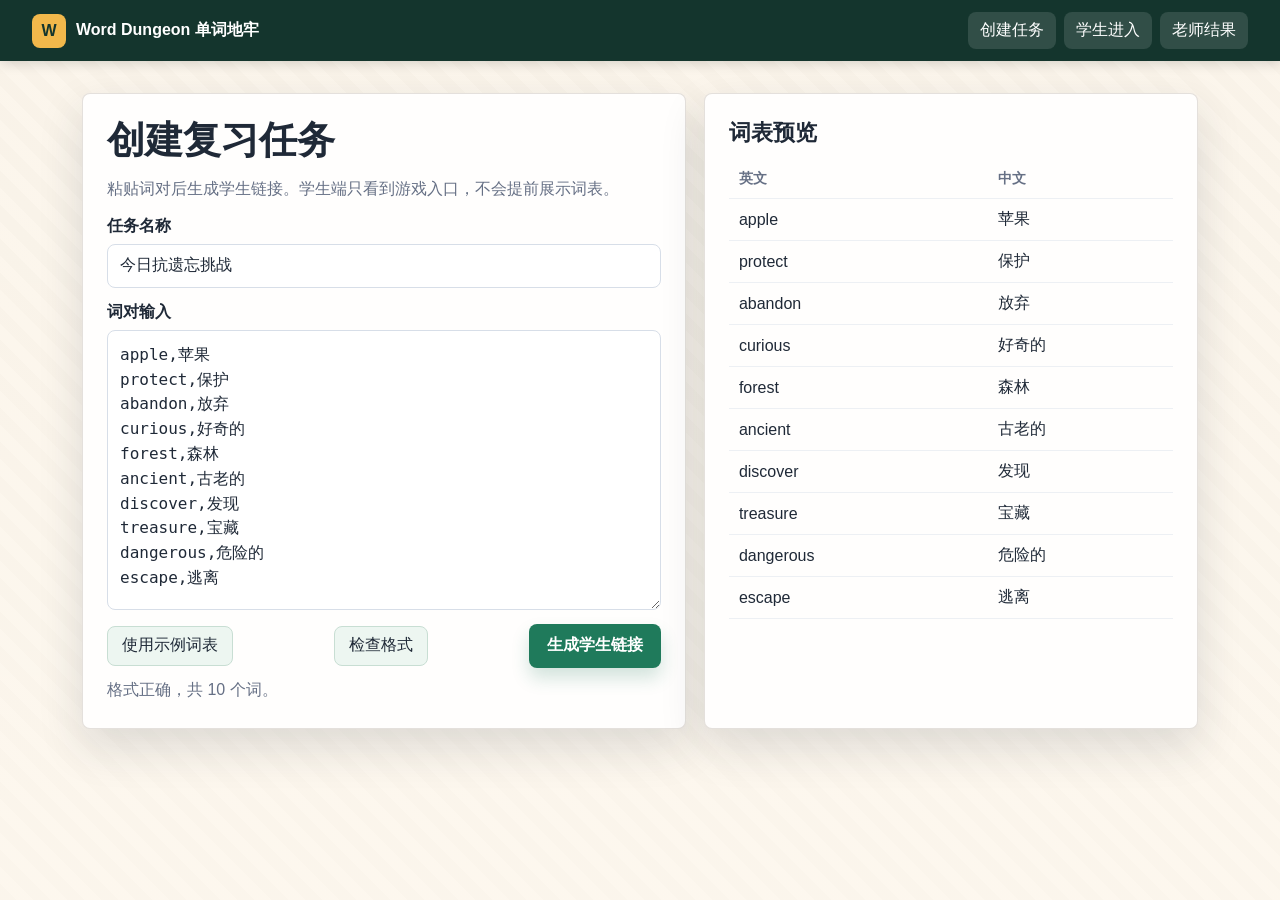
==== games/word-dungeon/index.html @ bb851d5f "更新雷思静个人作品集网站" ====
<!doctype html>
<html lang="zh-CN">
  <head>
    <meta charset="utf-8" />
    <meta name="viewport" content="width=device-width, initial-scale=1, viewport-fit=cover" />
    <title>Word Dungeon 单词地牢</title>
    <link rel="icon" href="./assets/favicon.svg" type="image/svg+xml" />
    <link rel="stylesheet" href="./styles.css" />
  </head>
  <body>
    <div id="app" class="app-shell"></div>
    <script src="./app.js"></script>
  </body>
</html>
---- games/word-dungeon/styles.css ----
:root {
  color-scheme: light;
  --ink: #1f2937;
  --muted: #667085;
  --line: #d7dee8;
  --paper: #fffaf2;
  --panel: #fffefd;
  --stone: #e7ded0;
  --floor: #e8f1e9;
  --moss: #1f7a5b;
  --moss-dark: #135c45;
  --amber: #f2b84b;
  --red: #d94841;
  --blue: #2563eb;
  --shadow: 0 18px 45px rgba(31, 41, 55, 0.14);
}

* {
  box-sizing: border-box;
}

html,
body {
  min-height: 100%;
  margin: 0;
}

body {
  color: var(--ink);
  background:
    linear-gradient(rgba(255, 250, 242, 0.84), rgba(255, 250, 242, 0.9)),
    repeating-linear-gradient(45deg, #d8cab4 0 12px, #e9ddca 12px 24px);
  font-family: "Microsoft YaHei UI", "PingFang SC", "Noto Sans SC", Arial, sans-serif;
}

button,
input,
textarea {
  font: inherit;
}

button {
  border: 0;
}

.app-shell {
  min-height: 100vh;
}

.topbar {
  position: sticky;
  top: 0;
  z-index: 20;
  display: flex;
  align-items: center;
  justify-content: space-between;
  gap: 16px;
  padding: 12px clamp(14px, 4vw, 32px);
  color: #fff;
  background: #14352d;
  box-shadow: 0 2px 12px rgba(0, 0, 0, 0.16);
}

.brand {
  display: flex;
  align-items: center;
  gap: 10px;
  min-width: 0;
  font-weight: 800;
}

.brand-mark {
  display: grid;
  place-items: center;
  width: 34px;
  height: 34px;
  border-radius: 8px;
  color: #14352d;
  background: var(--amber);
  font-weight: 900;
}

.nav {
  display: flex;
  align-items: center;
  gap: 8px;
  flex-wrap: wrap;
  justify-content: flex-end;
}

.nav button,
.ghost-button,
.primary-button,
.small-button {
  cursor: pointer;
  border-radius: 8px;
  transition: transform 0.15s ease, box-shadow 0.15s ease, background 0.15s ease;
}

.nav button {
  padding: 8px 12px;
  color: #fff;
  background: rgba(255, 255, 255, 0.12);
}

.nav button:hover,
.primary-button:hover,
.ghost-button:hover,
.small-button:hover {
  transform: translateY(-1px);
}

.screen {
  width: min(1180px, 100%);
  margin: 0 auto;
  padding: clamp(16px, 4vw, 32px);
}

.two-column {
  display: grid;
  grid-template-columns: minmax(0, 1.1fr) minmax(320px, 0.9fr);
  gap: 18px;
  align-items: stretch;
}

.card,
.stone-panel {
  border: 1px solid rgba(91, 73, 51, 0.16);
  border-radius: 8px;
  background: var(--panel);
  box-shadow: var(--shadow);
}

.card {
  padding: clamp(16px, 3vw, 24px);
}

.stone-panel {
  background:
    linear-gradient(180deg, rgba(255, 255, 255, 0.86), rgba(255, 255, 255, 0.72)),
    linear-gradient(135deg, #eee2d0, #d9c7aa);
}

.page-title {
  margin: 0 0 10px;
  font-size: clamp(24px, 4vw, 38px);
  line-height: 1.18;
  letter-spacing: 0;
}

.section-title {
  margin: 0 0 12px;
  font-size: clamp(18px, 2vw, 22px);
  letter-spacing: 0;
}

.muted {
  color: var(--muted);
}

.field {
  display: grid;
  gap: 7px;
  margin: 0 0 14px;
}

.field span {
  font-weight: 700;
}

input,
textarea {
  width: 100%;
  border: 1px solid var(--line);
  border-radius: 8px;
  color: var(--ink);
  background: #fff;
  outline: none;
}

input {
  min-height: 44px;
  padding: 10px 12px;
}

textarea {
  min-height: 280px;
  padding: 12px;
  resize: vertical;
  font-family: Consolas, "Microsoft YaHei UI", monospace;
  line-height: 1.55;
}

input:focus,
textarea:focus {
  border-color: var(--moss);
  box-shadow: 0 0 0 3px rgba(31, 122, 91, 0.14);
}

.button-row {
  display: flex;
  gap: 10px;
  flex-wrap: wrap;
  align-items: center;
  justify-content: space-between;
}

.primary-button {
  min-height: 44px;
  padding: 0 18px;
  color: #fff;
  background: var(--moss);
  box-shadow: 0 10px 18px rgba(31, 122, 91, 0.2);
  font-weight: 800;
}

.primary-button:disabled {
  cursor: not-allowed;
  opacity: 0.55;
  transform: none;
}

.ghost-button,
.small-button {
  min-height: 40px;
  padding: 0 14px;
  color: var(--ink);
  background: #edf6f1;
  border: 1px solid #c8ded3;
}

.small-button {
  min-height: 34px;
  padding: 0 10px;
  font-size: 14px;
}

.status {
  min-height: 24px;
  margin-top: 12px;
  color: var(--muted);
}

.status.error {
  color: var(--red);
}

.preview-list,
.result-table,
.word-detail-list {
  width: 100%;
  border-collapse: collapse;
}

.preview-list th,
.preview-list td,
.result-table th,
.result-table td,
.word-detail-list th,
.word-detail-list td {
  padding: 10px;
  border-bottom: 1px solid #edf0f4;
  text-align: left;
  vertical-align: middle;
}

.preview-list th,
.result-table th,
.word-detail-list th {
  color: var(--muted);
  font-size: 14px;
}

.share-box {
  display: grid;
  gap: 10px;
  margin-top: 16px;
  padding: 12px;
  border-radius: 8px;
  background: #f5fbf8;
  border: 1px solid #c8ded3;
}

.student-gate {
  position: relative;
  min-height: calc(100vh - 58px);
  overflow: hidden;
  background:
    linear-gradient(rgba(17, 44, 38, 0.45), rgba(17, 44, 38, 0.78)),
    radial-gradient(circle at 50% 10%, rgba(242, 184, 75, 0.45), transparent 38%),
    linear-gradient(145deg, #163e35 0%, #0f2621 64%, #1a1f24 100%);
  color: #fff;
}

.student-gate::before {
  content: "";
  position: absolute;
  inset: 0;
  pointer-events: none;
  background-image:
    linear-gradient(90deg, rgba(255, 255, 255, 0.08) 1px, transparent 1px),
    linear-gradient(rgba(255, 255, 255, 0.07) 1px, transparent 1px);
  background-size: 54px 54px;
  mask-image: linear-gradient(to bottom, transparent, black 18%, black 80%, transparent);
}

.gate-content {
  position: relative;
  z-index: 1;
  display: grid;
  grid-template-columns: minmax(300px, 0.95fr) minmax(320px, 1.05fr);
  gap: clamp(18px, 4vw, 42px);
  align-items: center;
  width: min(1120px, 100%);
  min-height: calc(100vh - 58px);
  margin: 0 auto;
  padding: clamp(18px, 5vw, 44px);
}

.gate-title {
  margin: 0;
  font-size: clamp(30px, 6vw, 56px);
  line-height: 1.08;
  letter-spacing: 0;
  text-wrap: balance;
}

.gate-subtitle {
  max-width: 560px;
  margin: 18px 0 0;
  color: rgba(255, 255, 255, 0.82);
  font-size: clamp(16px, 2.4vw, 20px);
  line-height: 1.65;
}

.start-panel {
  display: grid;
  gap: 18px;
  padding: clamp(16px, 3vw, 24px);
  border: 1px solid rgba(255, 255, 255, 0.24);
  border-radius: 8px;
  background: rgba(255, 255, 255, 0.12);
  backdrop-filter: blur(8px);
  box-shadow: 0 26px 58px rgba(0, 0, 0, 0.28);
}

.start-panel input {
  border-color: rgba(255, 255, 255, 0.28);
}

.avatar-grid {
  display: grid;
  grid-template-columns: repeat(2, minmax(0, 1fr));
  gap: 10px;
}

.avatar-choice {
  position: relative;
  display: grid;
  place-items: center;
  min-height: 122px;
  border: 2px solid rgba(255, 255, 255, 0.18);
  border-radius: 8px;
  color: #fff;
  background: rgba(255, 255, 255, 0.1);
  cursor: pointer;
}

.avatar-choice.is-active {
  border-color: var(--amber);
  background: rgba(242, 184, 75, 0.24);
}

.avatar-face {
  display: block;
  width: 86px;
  height: 76px;
  background-image: url("./assets/hero-actions-alpha.png");
  background-repeat: no-repeat;
  background-size: 500% 200%;
  filter: drop-shadow(0 9px 12px rgba(0, 0, 0, 0.28));
}

.avatar-boy {
  background-position: 0% 0%;
}

.avatar-girl {
  background-position: 0% 100%;
}

.avatar-label {
  font-weight: 800;
}

.monster-stage {
  position: relative;
  min-height: 340px;
  border: 1px solid rgba(255, 255, 255, 0.18);
  border-radius: 8px;
  background:
    radial-gradient(circle at 28% 32%, rgba(255, 255, 255, 0.18), transparent 14%),
    linear-gradient(180deg, rgba(237, 246, 241, 0.16), rgba(0, 0, 0, 0.12));
  overflow: hidden;
}

.monster-stage .floor-tile {
  position: absolute;
  inset: 18px;
  border: 2px solid rgba(255, 255, 255, 0.14);
  border-radius: 8px;
}

.gate-hero,
.gate-monster {
  position: absolute;
  display: grid;
  place-items: center;
  border-radius: 8px;
  font-weight: 900;
}

.gate-hero {
  left: 14%;
  bottom: 19%;
  width: 74px;
  height: 74px;
  border-radius: 50%;
  background-image: url("./assets/hero-actions-alpha.png");
  background-size: 500% 200%;
  background-position: 0% 0%;
  background-repeat: no-repeat;
  filter: drop-shadow(0 10px 14px rgba(0, 0, 0, 0.24));
}

.gate-monster {
  min-width: 110px;
  height: 48px;
  background-image: url("./assets/gameplay-sprites-alpha.png");
  background-size: 600% 400%;
  background-repeat: no-repeat;
  border: 0;
  filter: drop-shadow(0 10px 14px rgba(0, 0, 0, 0.22));
}

.gate-monster.one {
  top: 18%;
  right: 16%;
  width: 118px;
  height: 84px;
  background-position: 20% 0%;
}

.gate-monster.two {
  right: 28%;
  bottom: 22%;
  width: 126px;
  height: 88px;
  background-position: 100% 0%;
}

.meaning-chip {
  position: absolute;
  left: 35%;
  top: 44%;
  padding: 10px 16px;
  border-radius: 8px;
  color: #0f5965;
  background: #ecfeff;
  border: 2px solid #06b6d4;
  font-weight: 800;
}

.game-layout {
  display: block;
  height: 100vh;
  padding: 0;
  background: #0e1716;
}

.game-main {
  display: block;
  height: 100%;
  min-width: 0;
  border-radius: 0;
  overflow: hidden;
  background: #0e1716;
  box-shadow: none;
}

.canvas-wrap {
  position: relative;
  height: 100%;
  min-height: 100vh;
  background: var(--floor);
  overflow: hidden;
}

#gameCanvas {
  display: block;
  width: 100%;
  height: 100%;
  min-height: 100vh;
  touch-action: none;
  user-select: none;
}

.game-hud {
  position: absolute;
  top: 12px;
  left: 12px;
  right: 12px;
  z-index: 4;
  display: grid;
  grid-template-columns: minmax(150px, 1fr) auto minmax(180px, 1fr);
  gap: 12px;
  align-items: start;
  pointer-events: none;
}

.room-badge,
.stat-pill,
.countdown-badge,
.target-chip,
.game-feedback,
.glass-button,
.help-button,
.help-popover {
  color: #fff;
  background: rgba(18, 34, 31, 0.72);
  border: 1px solid rgba(255, 255, 255, 0.22);
  box-shadow: 0 10px 22px rgba(0, 0, 0, 0.22);
  backdrop-filter: blur(8px);
}

.room-badge {
  justify-self: start;
  min-width: 156px;
  padding: 10px 12px;
  border-radius: 8px;
  font-weight: 900;
}

.room-badge small {
  display: block;
  margin-top: 3px;
  color: rgba(255, 255, 255, 0.76);
  font-size: 12px;
  font-weight: 700;
}

.countdown-badge {
  justify-self: center;
  min-width: 112px;
  padding: 10px 16px;
  border-radius: 8px;
  text-align: center;
  font-size: clamp(28px, 4vw, 42px);
  font-weight: 900;
  line-height: 1;
  color: #ffe7a3;
  border-color: rgba(242, 184, 75, 0.72);
}

.countdown-badge.is-danger {
  color: #fff;
  background: rgba(178, 40, 36, 0.84);
  border-color: rgba(255, 255, 255, 0.42);
  animation: timerPulse 0.7s ease-in-out infinite;
}

@keyframes timerPulse {
  0%, 100% { transform: scale(1); }
  50% { transform: scale(1.04); }
}

.status-cluster {
  justify-self: end;
  display: flex;
  gap: 7px;
  flex-wrap: wrap;
  justify-content: flex-end;
}

.stat-pill {
  min-height: 34px;
  padding: 8px 10px;
  border-radius: 8px;
  font-size: 13px;
  font-weight: 900;
  white-space: nowrap;
}

.target-chip {
  position: absolute;
  left: 50%;
  top: 86px;
  z-index: 4;
  transform: translateX(-50%);
  max-width: min(520px, calc(100% - 36px));
  padding: 10px 16px;
  border-radius: 8px;
  color: rgba(255, 255, 255, 0.88);
  font-weight: 900;
  text-align: center;
  pointer-events: none;
}

.target-chip.is-active {
  color: #14352d;
  background: rgba(255, 231, 163, 0.92);
  border-color: rgba(242, 184, 75, 0.92);
}

.game-feedback {
  position: absolute;
  left: 14px;
  bottom: 14px;
  z-index: 4;
  max-width: min(460px, calc(100% - 28px));
  min-height: 0;
  padding: 12px 14px;
  border-radius: 8px;
  line-height: 1.5;
  pointer-events: none;
}

.game-actions {
  position: absolute;
  right: 14px;
  bottom: 14px;
  z-index: 5;
  display: flex;
  gap: 8px;
  flex-wrap: wrap;
  justify-content: flex-end;
}

.glass-button,
.help-button {
  cursor: pointer;
  pointer-events: auto;
}

.glass-button {
  min-height: 40px;
  padding: 0 14px;
  border-radius: 8px;
  font-weight: 900;
}

.help-button {
  width: 42px;
  height: 42px;
  border-radius: 50%;
  font-size: 22px;
  font-weight: 900;
}

.game-help {
  position: absolute;
  right: 14px;
  top: 92px;
  z-index: 6;
  pointer-events: none;
}

.game-help .help-button,
.game-help .help-popover {
  pointer-events: auto;
}

.help-popover {
  position: absolute;
  top: 50px;
  right: 0;
  display: none;
  width: min(300px, calc(100vw - 28px));
  padding: 13px;
  border-radius: 8px;
  line-height: 1.58;
}

.help-popover strong,
.help-popover span {
  display: block;
}

.help-popover span {
  margin-top: 8px;
  color: rgba(255, 255, 255, 0.82);
}

.game-help:hover .help-popover,
.game-help.is-open .help-popover {
  display: block;
}

.feedback-box {
  min-height: 112px;
  padding: 14px;
  border-radius: 8px;
  background: #fff7ed;
  border: 1px solid #fed7aa;
  line-height: 1.65;
}

.control-help {
  padding: 14px;
  border-radius: 8px;
  background: #f5fbf8;
  border: 1px solid #c8ded3;
  color: var(--muted);
  line-height: 1.65;
}

.copy-card {
  display: grid;
  gap: 10px;
  margin: 16px 0;
  padding: 14px;
  border-radius: 8px;
  background: #f5fbf8;
  border: 1px solid #c8ded3;
}

.copy-card-head {
  display: flex;
  gap: 12px;
  align-items: center;
  justify-content: space-between;
}

.copy-card-head h2,
.copy-card-head h3 {
  margin: 0;
}

.copy-card pre,
.copy-card textarea {
  width: 100%;
  margin: 0;
  padding: 12px;
  border: 1px solid var(--line);
  border-radius: 8px;
  color: var(--ink);
  background: #fff;
  white-space: pre-wrap;
  line-height: 1.6;
}

.copy-card textarea {
  min-height: 170px;
  resize: vertical;
}

.copy-actions {
  display: flex;
  gap: 8px;
  align-items: center;
  flex-wrap: wrap;
  justify-content: flex-end;
}

.copy-actions select {
  min-height: 34px;
  border: 1px solid var(--line);
  border-radius: 8px;
  padding: 0 10px;
  background: #fff;
}

.settlement-grid {
  display: grid;
  grid-template-columns: 1fr 1fr;
  gap: 14px;
  margin: 16px 0;
}

.metric {
  padding: 16px;
  border-radius: 8px;
  background: #f8fafc;
  border: 1px solid var(--line);
}

.metric strong {
  display: block;
  margin-top: 6px;
  font-size: clamp(24px, 3vw, 34px);
}

.empty {
  padding: 20px;
  border: 1px dashed var(--line);
  border-radius: 8px;
  color: var(--muted);
  text-align: center;
}

.hidden {
  display: none !important;
}

@media (max-width: 900px) {
  .topbar {
    position: static;
    align-items: flex-start;
    flex-direction: column;
  }

  .nav {
    justify-content: flex-start;
  }

  .two-column,
  .gate-content,
  .game-layout,
  .settlement-grid {
    grid-template-columns: 1fr;
  }

  .student-gate,
  .gate-content {
    min-height: auto;
  }

  .gate-content {
    gap: 14px;
    padding: 16px;
  }

  .gate-subtitle {
    margin-top: 10px;
  }

  .monster-stage {
    min-height: 220px;
  }

  .game-layout {
    height: auto;
  }

  .game-immersive {
    height: 100vh;
  }

  #gameCanvas {
    height: min(64vh, 560px);
    min-height: 390px;
  }

  .game-immersive #gameCanvas {
    height: 100vh;
    min-height: 100vh;
  }

  .game-hud {
    grid-template-columns: 1fr;
    gap: 8px;
  }

  .room-badge,
  .countdown-badge,
  .status-cluster {
    justify-self: center;
  }

  .target-chip {
    top: 168px;
  }

  .game-help {
    top: 14px;
  }

  .game-side {
    order: 2;
  }
}

@media (max-width: 560px) {
  .screen {
    padding: 12px;
  }

  .gate-content {
    gap: 12px;
    padding: 12px;
  }

  .gate-subtitle {
    font-size: 15px;
    line-height: 1.45;
  }

  .start-panel {
    gap: 12px;
    padding: 14px;
  }

  .field {
    margin-bottom: 9px;
  }

  .nav button {
    padding: 7px 9px;
  }

  .avatar-grid {
    grid-template-columns: repeat(2, minmax(0, 1fr));
  }

  .avatar-choice {
    min-height: 92px;
  }

  .avatar-face {
    width: 66px;
    height: 58px;
  }

  .monster-stage {
    min-height: 150px;
  }

  .gate-title {
    font-size: 32px;
  }

  #gameCanvas {
    height: 58vh;
    min-height: 340px;
  }

  .game-immersive #gameCanvas {
    height: 100vh;
    min-height: 100vh;
  }

  .game-hud {
    left: 8px;
    right: 8px;
  }

  .room-badge {
    min-width: 132px;
    padding: 8px 10px;
  }

  .status-cluster {
    gap: 5px;
  }

  .stat-pill {
    min-height: 30px;
    padding: 6px 8px;
    font-size: 12px;
  }

  .target-chip {
    top: 158px;
    font-size: 13px;
  }

  .game-feedback {
    left: 8px;
    right: 8px;
    bottom: 64px;
    max-width: none;
    font-size: 13px;
  }

  .game-actions {
    left: 8px;
    right: 8px;
    bottom: 8px;
  }

  .glass-button {
    flex: 1;
    min-width: 120px;
  }

  .copy-card-head {
    align-items: flex-start;
    flex-direction: column;
  }
}
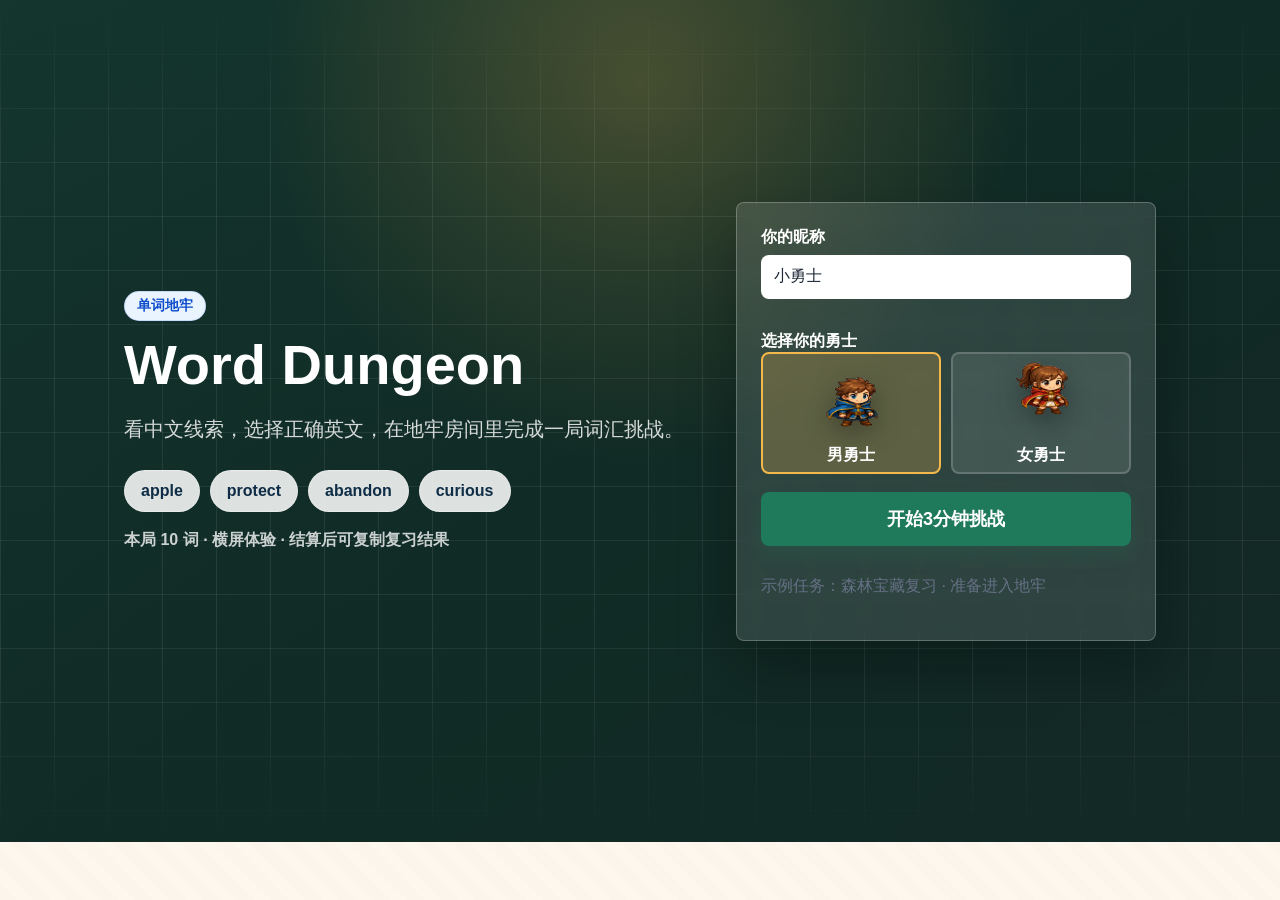
==== commit 671a5cfd: "0708最后个人网页更新" ====
--- a/games/word-dungeon/index.html
+++ b/games/word-dungeon/index.html
@@ -9,6 +9,13 @@
   </head>
   <body>
     <div id="app" class="app-shell"></div>
+    <aside class="rotate-overlay" aria-hidden="true">
+      <div class="rotate-card">
+        <span class="rotate-icon">↻</span>
+        <strong>请横屏反转手机</strong>
+        <p>横屏后再进入地牢，角色移动、答题和房间视野会更稳定。</p>
+      </div>
+    </aside>
     <script src="./app.js"></script>
   </body>
 </html>
--- a/games/word-dungeon/styles.css
+++ b/games/word-dungeon/styles.css
@@ -802,6 +802,238 @@
   display: none !important;
 }
 
+.brand-pill {
+  display: inline-flex;
+  align-items: center;
+  justify-content: center;
+  min-height: 30px;
+  margin: 0 0 14px;
+  padding: 4px 12px;
+  color: #0f4ecb;
+  background: #eaf4ff;
+  border: 1px solid rgba(37, 99, 235, 0.18);
+  border-radius: 999px;
+  font-size: 14px;
+  font-weight: 900;
+}
+
+.home-gate-content {
+  grid-template-columns: minmax(360px, 1fr) minmax(300px, 420px);
+}
+
+.dungeon-hero-copy {
+  color: #fff;
+}
+
+.dungeon-word-preview {
+  display: flex;
+  flex-wrap: wrap;
+  gap: 10px;
+  margin-top: 24px;
+}
+
+.dungeon-word-preview span {
+  min-height: 42px;
+  padding: 10px 16px;
+  display: inline-flex;
+  align-items: center;
+  justify-content: center;
+  border: 1px solid rgba(255, 255, 255, 0.34);
+  border-radius: 999px;
+  color: #0f2d46;
+  background: rgba(255, 255, 255, 0.86);
+  font-weight: 900;
+}
+
+.home-note {
+  margin: 18px 0 0;
+  color: rgba(255, 255, 255, 0.78);
+  font-weight: 800;
+}
+
+.start-wide {
+  width: 100%;
+  min-height: 54px;
+  font-size: 18px;
+}
+
+.result-card {
+  width: min(920px, 100%);
+  margin: 0 auto;
+}
+
+.unified-result-grid {
+  grid-template-columns: repeat(5, minmax(0, 1fr));
+}
+
+.result-button-row {
+  justify-content: center;
+  margin-top: 16px;
+}
+
+.rotate-overlay {
+  position: fixed;
+  inset: 0;
+  z-index: 80;
+  display: none;
+  place-items: center;
+  padding: 28px;
+  background:
+    radial-gradient(circle at 50% 24%, rgba(37, 99, 235, 0.24), transparent 34%),
+    rgba(247, 251, 255, 0.97);
+  text-align: center;
+}
+
+.rotate-card {
+  width: min(340px, 100%);
+  padding: 24px 22px;
+  border: 1px solid rgba(37, 99, 235, 0.22);
+  border-radius: 8px;
+  background: #fff;
+  box-shadow: 0 22px 54px rgba(31, 41, 55, 0.18);
+}
+
+.rotate-icon {
+  display: grid;
+  place-items: center;
+  width: 62px;
+  height: 62px;
+  margin: 0 auto 14px;
+  border-radius: 50%;
+  color: #fff;
+  background: var(--blue);
+  font-size: 2rem;
+  font-weight: 900;
+}
+
+.rotate-card strong {
+  display: block;
+  font-size: 1.35rem;
+}
+
+.rotate-card p {
+  margin: 10px 0 0;
+  color: var(--muted);
+  line-height: 1.6;
+}
+
+@media (hover: none) and (pointer: coarse) and (orientation: portrait) {
+  .rotate-overlay {
+    display: grid;
+  }
+}
+
+@media (orientation: landscape) and (max-height: 540px) {
+  .student-gate,
+  .gate-content {
+    min-height: 100vh;
+  }
+
+  .gate-content {
+    grid-template-columns: minmax(320px, 1fr) minmax(260px, 360px);
+    gap: 16px;
+    padding: max(14px, env(safe-area-inset-top)) max(18px, env(safe-area-inset-right)) max(14px, env(safe-area-inset-bottom)) max(18px, env(safe-area-inset-left));
+  }
+
+  .gate-title {
+    font-size: clamp(30px, 7vw, 46px);
+  }
+
+  .gate-subtitle {
+    margin-top: 10px;
+    font-size: 15px;
+    line-height: 1.45;
+  }
+
+  .dungeon-word-preview {
+    margin-top: 14px;
+    gap: 8px;
+  }
+
+  .dungeon-word-preview span {
+    min-height: 34px;
+    padding: 7px 12px;
+    font-size: 13px;
+  }
+
+  .home-note {
+    margin-top: 12px;
+    font-size: 13px;
+  }
+
+  .start-panel {
+    gap: 10px;
+    padding: 14px;
+  }
+
+  .avatar-choice {
+    min-height: 78px;
+  }
+
+  .avatar-face {
+    width: 56px;
+    height: 50px;
+  }
+
+  .start-wide {
+    min-height: 46px;
+    font-size: 16px;
+  }
+
+  .screen {
+    padding: max(12px, env(safe-area-inset-top)) max(14px, env(safe-area-inset-right)) max(12px, env(safe-area-inset-bottom)) max(14px, env(safe-area-inset-left));
+  }
+
+  .page-title {
+    font-size: clamp(22px, 5vw, 34px);
+  }
+
+  .unified-result-grid {
+    grid-template-columns: repeat(5, minmax(0, 1fr));
+    gap: 8px;
+  }
+
+  .metric {
+    padding: 10px;
+    font-size: 13px;
+  }
+
+  .metric strong {
+    font-size: clamp(18px, 3vw, 24px);
+  }
+
+  .copy-card {
+    margin: 10px 0;
+    padding: 10px;
+  }
+
+  .copy-card pre {
+    max-height: 126px;
+    overflow: auto;
+    font-size: 13px;
+    line-height: 1.5;
+  }
+
+  .game-hud {
+    top: max(8px, env(safe-area-inset-top));
+    left: max(8px, env(safe-area-inset-left));
+    right: max(8px, env(safe-area-inset-right));
+  }
+
+  .target-chip {
+    top: 78px;
+  }
+
+  .game-feedback {
+    bottom: max(54px, env(safe-area-inset-bottom));
+    max-width: min(520px, 72vw);
+  }
+
+  .game-actions {
+    bottom: max(8px, env(safe-area-inset-bottom));
+  }
+}
+
 @media (max-width: 900px) {
   .topbar {
     position: static;
@@ -988,3 +1220,51 @@
     flex-direction: column;
   }
 }
+
+@media (hover: none) and (pointer: coarse) and (orientation: landscape) and (max-height: 540px) {
+  .gate-content {
+    grid-template-columns: minmax(320px, 1fr) minmax(260px, 360px);
+    min-height: 100vh;
+    gap: 16px;
+    padding: max(14px, env(safe-area-inset-top)) max(18px, env(safe-area-inset-right)) max(14px, env(safe-area-inset-bottom)) max(18px, env(safe-area-inset-left));
+  }
+
+  .gate-title {
+    font-size: clamp(30px, 7vw, 46px);
+  }
+
+  .gate-subtitle {
+    margin-top: 10px;
+    font-size: 15px;
+    line-height: 1.45;
+  }
+
+  .start-panel {
+    gap: 10px;
+    padding: 14px;
+  }
+
+  .avatar-choice {
+    min-height: 78px;
+  }
+
+  .avatar-face {
+    width: 56px;
+    height: 50px;
+  }
+
+  #gameCanvas,
+  .game-immersive #gameCanvas {
+    width: 100%;
+    height: 100vh;
+    min-height: 100vh;
+  }
+
+  .unified-result-grid {
+    grid-template-columns: repeat(5, minmax(0, 1fr));
+  }
+
+  .copy-card pre {
+    max-height: 126px;
+  }
+}
